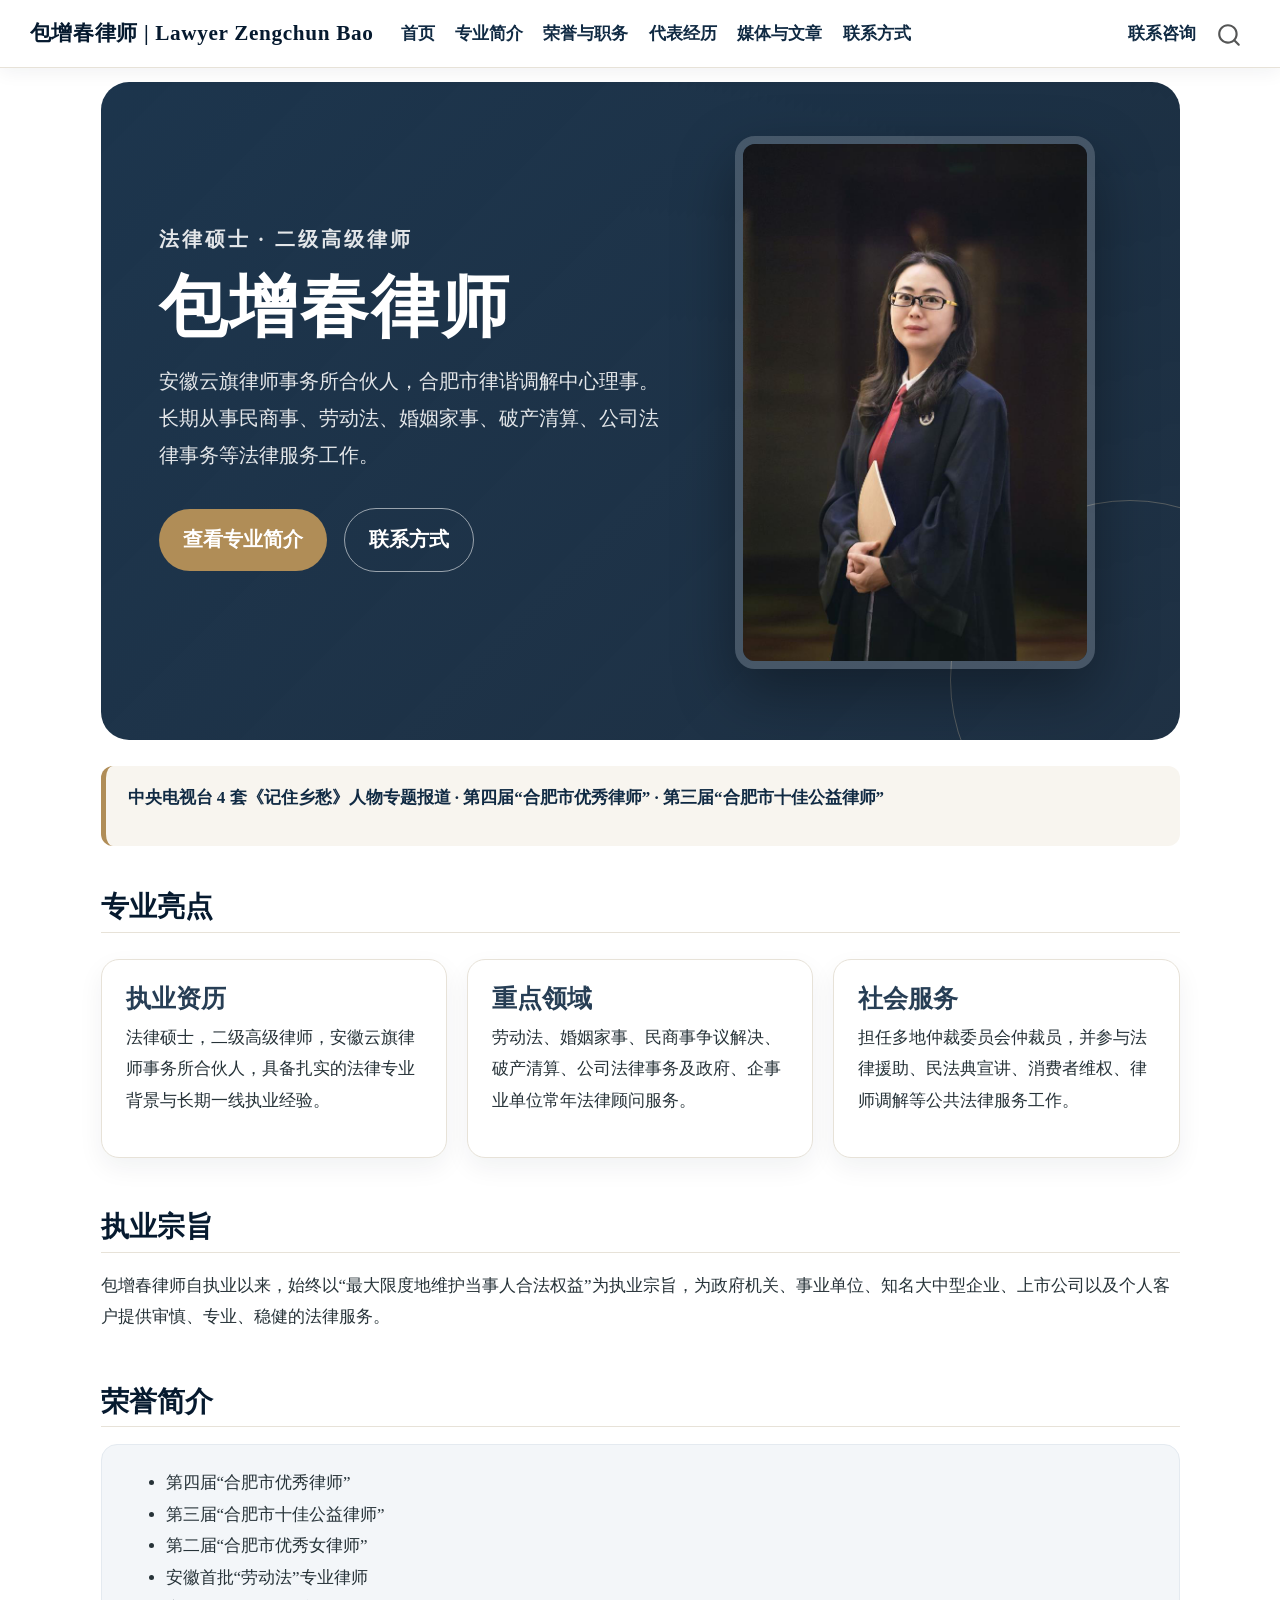
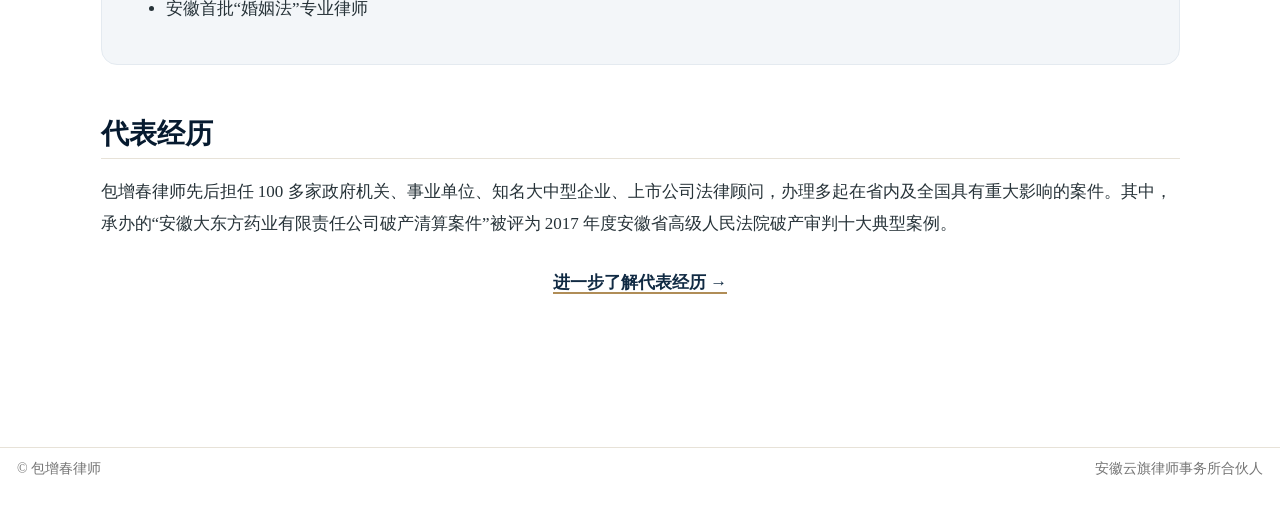
==== docs/index.html @ 79a7a50f "Fix website style configuration" ====
<!DOCTYPE html>
<html xmlns="http://www.w3.org/1999/xhtml" lang="en" xml:lang="en"><head>

<meta charset="utf-8">
<meta name="generator" content="quarto-1.9.37">

<meta name="viewport" content="width=device-width, initial-scale=1.0, user-scalable=yes">

<meta name="description" content="包增春律师个人专业介绍网站">

<title>包增春律师 – 包增春律师 | Lawyer Zengchun Bao</title>
<style>
/* Default styles provided by pandoc.
** See https://pandoc.org/MANUAL.html#variables-for-html for config info.
*/
code{white-space: pre-wrap;}
span.smallcaps{font-variant: small-caps;}
div.columns{display: flex; gap: min(4vw, 1.5em);}
div.column{flex: auto; overflow-x: auto;}
div.hanging-indent{margin-left: 1.5em; text-indent: -1.5em;}
ul.task-list{list-style: none;}
ul.task-list li input[type="checkbox"] {
  width: 0.8em;
  margin: 0 0.8em 0.2em -1em; /* quarto-specific, see https://github.com/quarto-dev/quarto-cli/issues/4556 */ 
  vertical-align: middle;
}
</style>


<script src="site_libs/quarto-nav/quarto-nav.js"></script>
<script src="site_libs/clipboard/clipboard.min.js"></script>
<script src="site_libs/quarto-search/autocomplete.umd.js"></script>
<script src="site_libs/quarto-search/fuse.min.js"></script>
<script src="site_libs/quarto-search/quarto-search.js"></script>
<meta name="quarto:offset" content="./">
<script src="site_libs/quarto-html/quarto.js" type="module"></script>
<script src="site_libs/quarto-html/tabsets/tabsets.js" type="module"></script>
<script src="site_libs/quarto-html/popper.min.js"></script>
<script src="site_libs/quarto-html/tippy.umd.min.js"></script>
<script src="site_libs/quarto-html/anchor.min.js"></script>
<link href="site_libs/quarto-html/tippy.css" rel="stylesheet">
<link href="site_libs/quarto-html/quarto-syntax-highlighting-7f8f88aac4f3542376d5c11b86a4c14d.css" rel="stylesheet" id="quarto-text-highlighting-styles">
<script src="site_libs/bootstrap/bootstrap.min.js"></script>
<link href="site_libs/bootstrap/bootstrap-icons.css" rel="stylesheet">
<link href="site_libs/bootstrap/bootstrap-158031087360bce0ff56dc785ce39e06.min.css" rel="stylesheet" append-hash="true" id="quarto-bootstrap" data-mode="light">
<script id="quarto-search-options" type="application/json">{
  "location": "navbar",
  "copy-button": false,
  "collapse-after": 3,
  "panel-placement": "end",
  "type": "overlay",
  "limit": 50,
  "keyboard-shortcut": [
    "f",
    "/",
    "s"
  ],
  "show-item-context": false,
  "language": {
    "search-no-results-text": "No results",
    "search-matching-documents-text": "matching documents",
    "search-copy-link-title": "Copy link to search",
    "search-hide-matches-text": "Hide additional matches",
    "search-more-match-text": "more match in this document",
    "search-more-matches-text": "more matches in this document",
    "search-clear-button-title": "Clear",
    "search-text-placeholder": "",
    "search-detached-cancel-button-title": "Cancel",
    "search-submit-button-title": "Submit",
    "search-label": "Search"
  }
}</script>
<style>html{ scroll-behavior: smooth; }</style>


<link rel="stylesheet" href="styles.css">
</head>

<body class="nav-fixed quarto-light">

<div id="quarto-search-results"></div>
  <header id="quarto-header" class="headroom fixed-top">
    <nav class="navbar navbar-expand-lg " data-bs-theme="dark">
      <div class="navbar-container container-fluid">
      <div class="navbar-brand-container mx-auto">
    <a class="navbar-brand" href="./index.html">
    <span class="navbar-title">包增春律师 | Lawyer Zengchun Bao</span>
    </a>
  </div>
            <div id="quarto-search" class="" title="Search"></div>
          <button class="navbar-toggler" type="button" data-bs-toggle="collapse" data-bs-target="#navbarCollapse" aria-controls="navbarCollapse" role="menu" aria-expanded="false" aria-label="Toggle navigation" onclick="if (window.quartoToggleHeadroom) { window.quartoToggleHeadroom(); }">
  <span class="navbar-toggler-icon"></span>
</button>
          <div class="collapse navbar-collapse" id="navbarCollapse">
            <ul class="navbar-nav navbar-nav-scroll me-auto">
  <li class="nav-item">
    <a class="nav-link active" href="./index.html" aria-current="page"> 
<span class="menu-text">首页</span></a>
  </li>  
  <li class="nav-item">
    <a class="nav-link" href="./profile.html"> 
<span class="menu-text">专业简介</span></a>
  </li>  
  <li class="nav-item">
    <a class="nav-link" href="./honors.html"> 
<span class="menu-text">荣誉与职务</span></a>
  </li>  
  <li class="nav-item">
    <a class="nav-link" href="./experience.html"> 
<span class="menu-text">代表经历</span></a>
  </li>  
  <li class="nav-item">
    <a class="nav-link" href="./publications.html"> 
<span class="menu-text">媒体与文章</span></a>
  </li>  
  <li class="nav-item">
    <a class="nav-link" href="./contact.html"> 
<span class="menu-text">联系方式</span></a>
  </li>  
</ul>
            <ul class="navbar-nav navbar-nav-scroll ms-auto">
  <li class="nav-item">
    <a class="nav-link" href="./contact.html"> 
<span class="menu-text">联系咨询</span></a>
  </li>  
</ul>
          </div> <!-- /navcollapse -->
            <div class="quarto-navbar-tools">
</div>
      </div> <!-- /container-fluid -->
    </nav>
</header>
<!-- content -->
<div id="quarto-content" class="quarto-container page-columns page-rows-contents page-layout-full page-navbar">
<!-- sidebar -->
<!-- margin-sidebar -->
    
<!-- main -->
<main class="content column-page" id="quarto-document-content">

<header id="title-block-header" class="quarto-title-block default">
<div class="quarto-title">
<h1 class="title">包增春律师</h1>
</div>

<div>
  <div class="description">
    包增春律师个人专业介绍网站
  </div>
</div>


<div class="quarto-title-meta column-page">

    
  
    
  </div>
  


</header>


<div class="hero-section">
<div class="hero-text">
<p class="eyebrow">
法律硕士 · 二级高级律师
</p>
<section id="包增春律师" class="level1">
<h1>包增春律师</h1>
<p>安徽云旗律师事务所合伙人，合肥市律谐调解中心理事。长期从事民商事、劳动法、婚姻家事、破产清算、公司法律事务等法律服务工作。</p>
<div class="hero-actions">
<p><a class="btn-primary" href="profile.html">查看专业简介</a> <a class="btn-secondary" href="contact.html">联系方式</a></p>
</div>
</section>
</div>
<div class="hero-image">
<p><img src="img/portrait.jpg" class="img-fluid" alt="包增春律师职业照"></p>
</div>
</div>
<div class="notice-bar">
<p>中央电视台 4 套《记住乡愁》人物专题报道 · 第四届“合肥市优秀律师” · 第三届“合肥市十佳公益律师”</p>
</div>
<section id="专业亮点" class="level2">
<h2 class="anchored" data-anchor-id="专业亮点">专业亮点</h2>
<div class="feature-grid">
<section id="执业资历" class="level3 feature-card">
<h3 class="anchored" data-anchor-id="执业资历">执业资历</h3>
<p>法律硕士，二级高级律师，安徽云旗律师事务所合伙人，具备扎实的法律专业背景与长期一线执业经验。</p>
</section>
<section id="重点领域" class="level3 feature-card">
<h3 class="anchored" data-anchor-id="重点领域">重点领域</h3>
<p>劳动法、婚姻家事、民商事争议解决、破产清算、公司法律事务及政府、企事业单位常年法律顾问服务。</p>
</section>
<section id="社会服务" class="level3 feature-card">
<h3 class="anchored" data-anchor-id="社会服务">社会服务</h3>
<p>担任多地仲裁委员会仲裁员，并参与法律援助、民法典宣讲、消费者维权、律师调解等公共法律服务工作。</p>
</section>
</div>
</section>
<section id="执业宗旨" class="level2">
<h2 class="anchored" data-anchor-id="执业宗旨">执业宗旨</h2>
<p>包增春律师自执业以来，始终以“最大限度地维护当事人合法权益”为执业宗旨，为政府机关、事业单位、知名大中型企业、上市公司以及个人客户提供审慎、专业、稳健的法律服务。</p>
</section>
<section id="荣誉简介" class="level2">
<h2 class="anchored" data-anchor-id="荣誉简介">荣誉简介</h2>
<div class="honor-list">
<ul>
<li>第四届“合肥市优秀律师”</li>
<li>第三届“合肥市十佳公益律师”</li>
<li>第二届“合肥市优秀女律师”</li>
<li>安徽首批“劳动法”专业律师</li>
<li>安徽首批“婚姻法”专业律师</li>
</ul>
</div>
</section>
<section id="代表经历" class="level2">
<h2 class="anchored" data-anchor-id="代表经历">代表经历</h2>
<p>包增春律师先后担任 100 多家政府机关、事业单位、知名大中型企业、上市公司法律顾问，办理多起在省内及全国具有重大影响的案件。其中，承办的“安徽大东方药业有限责任公司破产清算案件”被评为 2017 年度安徽省高级人民法院破产审判十大典型案例。</p>
<div class="center-link">
<p><a class="text-link" href="experience.html">进一步了解代表经历 →</a></p>
</div>


</section>

</main> <!-- /main -->
<script id="quarto-html-after-body" type="application/javascript">
  window.document.addEventListener("DOMContentLoaded", function (event) {
    const icon = "";
    const anchorJS = new window.AnchorJS();
    anchorJS.options = {
      placement: 'right',
      icon: icon
    };
    anchorJS.add('.anchored');
    const isCodeAnnotation = (el) => {
      for (const clz of el.classList) {
        if (clz.startsWith('code-annotation-')) {                     
          return true;
        }
      }
      return false;
    }
    const onCopySuccess = function(e) {
      // button target
      const button = e.trigger;
      // don't keep focus
      button.blur();
      // flash "checked"
      button.classList.add('code-copy-button-checked');
      var currentTitle = button.getAttribute("title");
      button.setAttribute("title", "Copied!");
      let tooltip;
      if (window.bootstrap) {
        button.setAttribute("data-bs-toggle", "tooltip");
        button.setAttribute("data-bs-placement", "left");
        button.setAttribute("data-bs-title", "Copied!");
        tooltip = new bootstrap.Tooltip(button, 
          { trigger: "manual", 
            customClass: "code-copy-button-tooltip",
            offset: [0, -8]});
        tooltip.show();    
      }
      setTimeout(function() {
        if (tooltip) {
          tooltip.hide();
          button.removeAttribute("data-bs-title");
          button.removeAttribute("data-bs-toggle");
          button.removeAttribute("data-bs-placement");
        }
        button.setAttribute("title", currentTitle);
        button.classList.remove('code-copy-button-checked');
      }, 1000);
      // clear code selection
      e.clearSelection();
    }
    const getTextToCopy = function(trigger) {
      const outerScaffold = trigger.parentElement.cloneNode(true);
      const codeEl = outerScaffold.querySelector('code');
      for (const childEl of codeEl.children) {
        if (isCodeAnnotation(childEl)) {
          childEl.remove();
        }
      }
      return codeEl.innerText;
    }
    const clipboard = new window.ClipboardJS('.code-copy-button:not([data-in-quarto-modal])', {
      text: getTextToCopy
    });
    clipboard.on('success', onCopySuccess);
    if (window.document.getElementById('quarto-embedded-source-code-modal')) {
      const clipboardModal = new window.ClipboardJS('.code-copy-button[data-in-quarto-modal]', {
        text: getTextToCopy,
        container: window.document.getElementById('quarto-embedded-source-code-modal')
      });
      clipboardModal.on('success', onCopySuccess);
    }
      var localhostRegex = new RegExp(/^(?:http|https):\/\/localhost\:?[0-9]*\//);
      var mailtoRegex = new RegExp(/^mailto:/);
        var filterRegex = new RegExp("https:\/\/LawyerZengchunBao\.github\.io");
      var isInternal = (href) => {
          return filterRegex.test(href) || localhostRegex.test(href) || mailtoRegex.test(href);
      }
      // Inspect non-navigation links and adorn them if external
     var links = window.document.querySelectorAll('a[href]:not(.nav-link):not(.navbar-brand):not(.toc-action):not(.sidebar-link):not(.sidebar-item-toggle):not(.pagination-link):not(.no-external):not([aria-hidden]):not(.dropdown-item):not(.quarto-navigation-tool):not(.about-link)');
      for (var i=0; i<links.length; i++) {
        const link = links[i];
        if (!isInternal(link.href)) {
          // undo the damage that might have been done by quarto-nav.js in the case of
          // links that we want to consider external
          if (link.dataset.originalHref !== undefined) {
            link.href = link.dataset.originalHref;
          }
        }
      }
    function tippyHover(el, contentFn, onTriggerFn, onUntriggerFn) {
      const config = {
        allowHTML: true,
        maxWidth: 500,
        delay: 100,
        arrow: false,
        appendTo: function(el) {
            return el.parentElement;
        },
        interactive: true,
        interactiveBorder: 10,
        theme: 'quarto',
        placement: 'bottom-start',
      };
      if (contentFn) {
        config.content = contentFn;
      }
      if (onTriggerFn) {
        config.onTrigger = onTriggerFn;
      }
      if (onUntriggerFn) {
        config.onUntrigger = onUntriggerFn;
      }
      window.tippy(el, config); 
    }
    const noterefs = window.document.querySelectorAll('a[role="doc-noteref"]');
    for (var i=0; i<noterefs.length; i++) {
      const ref = noterefs[i];
      tippyHover(ref, function() {
        // use id or data attribute instead here
        let href = ref.getAttribute('data-footnote-href') || ref.getAttribute('href');
        try { href = new URL(href).hash; } catch {}
        const id = href.replace(/^#\/?/, "");
        const note = window.document.getElementById(id);
        if (note) {
          return note.innerHTML;
        } else {
          return "";
        }
      });
    }
    const xrefs = window.document.querySelectorAll('a.quarto-xref');
    const processXRef = (id, note) => {
      // Strip column container classes
      const stripColumnClz = (el) => {
        el.classList.remove("page-full", "page-columns");
        if (el.children) {
          for (const child of el.children) {
            stripColumnClz(child);
          }
        }
      }
      stripColumnClz(note)
      if (id === null || id.startsWith('sec-')) {
        // Special case sections, only their first couple elements
        const container = document.createElement("div");
        if (note.children && note.children.length > 2) {
          container.appendChild(note.children[0].cloneNode(true));
          for (let i = 1; i < note.children.length; i++) {
            const child = note.children[i];
            if (child.tagName === "P" && child.innerText === "") {
              continue;
            } else {
              container.appendChild(child.cloneNode(true));
              break;
            }
          }
          if (window.Quarto?.typesetMath) {
            window.Quarto.typesetMath(container);
          }
          return container.innerHTML
        } else {
          if (window.Quarto?.typesetMath) {
            window.Quarto.typesetMath(note);
          }
          return note.innerHTML;
        }
      } else {
        // Remove any anchor links if they are present
        const anchorLink = note.querySelector('a.anchorjs-link');
        if (anchorLink) {
          anchorLink.remove();
        }
        if (window.Quarto?.typesetMath) {
          window.Quarto.typesetMath(note);
        }
        if (note.classList.contains("callout")) {
          return note.outerHTML;
        } else {
          return note.innerHTML;
        }
      }
    }
    for (var i=0; i<xrefs.length; i++) {
      const xref = xrefs[i];
      tippyHover(xref, undefined, function(instance) {
        instance.disable();
        let url = xref.getAttribute('href');
        let hash = undefined; 
        if (url.startsWith('#')) {
          hash = url;
        } else {
          try { hash = new URL(url).hash; } catch {}
        }
        if (hash) {
          const id = hash.replace(/^#\/?/, "");
          const note = window.document.getElementById(id);
          if (note !== null) {
            try {
              const html = processXRef(id, note.cloneNode(true));
              instance.setContent(html);
            } finally {
              instance.enable();
              instance.show();
            }
          } else {
            // See if we can fetch this
            fetch(url.split('#')[0])
            .then(res => res.text())
            .then(html => {
              const parser = new DOMParser();
              const htmlDoc = parser.parseFromString(html, "text/html");
              const note = htmlDoc.getElementById(id);
              if (note !== null) {
                const html = processXRef(id, note);
                instance.setContent(html);
              } 
            }).finally(() => {
              instance.enable();
              instance.show();
            });
          }
        } else {
          // See if we can fetch a full url (with no hash to target)
          // This is a special case and we should probably do some content thinning / targeting
          fetch(url)
          .then(res => res.text())
          .then(html => {
            const parser = new DOMParser();
            const htmlDoc = parser.parseFromString(html, "text/html");
            const note = htmlDoc.querySelector('main.content');
            if (note !== null) {
              // This should only happen for chapter cross references
              // (since there is no id in the URL)
              // remove the first header
              if (note.children.length > 0 && note.children[0].tagName === "HEADER") {
                note.children[0].remove();
              }
              const html = processXRef(null, note);
              instance.setContent(html);
            } 
          }).finally(() => {
            instance.enable();
            instance.show();
          });
        }
      }, function(instance) {
      });
    }
        let selectedAnnoteEl;
        const selectorForAnnotation = ( cell, annotation) => {
          let cellAttr = 'data-code-cell="' + cell + '"';
          let lineAttr = 'data-code-annotation="' +  annotation + '"';
          const selector = 'span[' + cellAttr + '][' + lineAttr + ']';
          return selector;
        }
        const selectCodeLines = (annoteEl) => {
          const doc = window.document;
          const targetCell = annoteEl.getAttribute("data-target-cell");
          const targetAnnotation = annoteEl.getAttribute("data-target-annotation");
          const annoteSpan = window.document.querySelector(selectorForAnnotation(targetCell, targetAnnotation));
          const lines = annoteSpan.getAttribute("data-code-lines").split(",");
          const lineIds = lines.map((line) => {
            return targetCell + "-" + line;
          })
          let top = null;
          let height = null;
          let parent = null;
          if (lineIds.length > 0) {
              //compute the position of the single el (top and bottom and make a div)
              const el = window.document.getElementById(lineIds[0]);
              top = el.offsetTop;
              height = el.offsetHeight;
              parent = el.parentElement.parentElement;
            if (lineIds.length > 1) {
              const lastEl = window.document.getElementById(lineIds[lineIds.length - 1]);
              const bottom = lastEl.offsetTop + lastEl.offsetHeight;
              height = bottom - top;
            }
            if (top !== null && height !== null && parent !== null) {
              // cook up a div (if necessary) and position it 
              let div = window.document.getElementById("code-annotation-line-highlight");
              if (div === null) {
                div = window.document.createElement("div");
                div.setAttribute("id", "code-annotation-line-highlight");
                div.style.position = 'absolute';
                parent.appendChild(div);
              }
              div.style.top = top - 2 + "px";
              div.style.height = height + 4 + "px";
              div.style.left = 0;
              let gutterDiv = window.document.getElementById("code-annotation-line-highlight-gutter");
              if (gutterDiv === null) {
                gutterDiv = window.document.createElement("div");
                gutterDiv.setAttribute("id", "code-annotation-line-highlight-gutter");
                gutterDiv.style.position = 'absolute';
                const codeCell = window.document.getElementById(targetCell);
                const gutter = codeCell.querySelector('.code-annotation-gutter');
                gutter.appendChild(gutterDiv);
              }
              gutterDiv.style.top = top - 2 + "px";
              gutterDiv.style.height = height + 4 + "px";
            }
            selectedAnnoteEl = annoteEl;
          }
        };
        const unselectCodeLines = () => {
          const elementsIds = ["code-annotation-line-highlight", "code-annotation-line-highlight-gutter"];
          elementsIds.forEach((elId) => {
            const div = window.document.getElementById(elId);
            if (div) {
              div.remove();
            }
          });
          selectedAnnoteEl = undefined;
        };
          // Handle positioning of the toggle
      window.addEventListener(
        "resize",
        throttle(() => {
          elRect = undefined;
          if (selectedAnnoteEl) {
            selectCodeLines(selectedAnnoteEl);
          }
        }, 10)
      );
      function throttle(fn, ms) {
      let throttle = false;
      let timer;
        return (...args) => {
          if(!throttle) { // first call gets through
              fn.apply(this, args);
              throttle = true;
          } else { // all the others get throttled
              if(timer) clearTimeout(timer); // cancel #2
              timer = setTimeout(() => {
                fn.apply(this, args);
                timer = throttle = false;
              }, ms);
          }
        };
      }
        // Attach click handler to the DT
        const annoteDls = window.document.querySelectorAll('dt[data-target-cell]');
        for (const annoteDlNode of annoteDls) {
          annoteDlNode.addEventListener('click', (event) => {
            const clickedEl = event.target;
            if (clickedEl !== selectedAnnoteEl) {
              unselectCodeLines();
              const activeEl = window.document.querySelector('dt[data-target-cell].code-annotation-active');
              if (activeEl) {
                activeEl.classList.remove('code-annotation-active');
              }
              selectCodeLines(clickedEl);
              clickedEl.classList.add('code-annotation-active');
            } else {
              // Unselect the line
              unselectCodeLines();
              clickedEl.classList.remove('code-annotation-active');
            }
          });
        }
    const findCites = (el) => {
      const parentEl = el.parentElement;
      if (parentEl) {
        const cites = parentEl.dataset.cites;
        if (cites) {
          return {
            el,
            cites: cites.split(' ')
          };
        } else {
          return findCites(el.parentElement)
        }
      } else {
        return undefined;
      }
    };
    var bibliorefs = window.document.querySelectorAll('a[role="doc-biblioref"]');
    for (var i=0; i<bibliorefs.length; i++) {
      const ref = bibliorefs[i];
      const citeInfo = findCites(ref);
      if (citeInfo) {
        tippyHover(citeInfo.el, function() {
          var popup = window.document.createElement('div');
          citeInfo.cites.forEach(function(cite) {
            var citeDiv = window.document.createElement('div');
            citeDiv.classList.add('hanging-indent');
            citeDiv.classList.add('csl-entry');
            var biblioDiv = window.document.getElementById('ref-' + cite);
            if (biblioDiv) {
              citeDiv.innerHTML = biblioDiv.innerHTML;
            }
            popup.appendChild(citeDiv);
          });
          return popup.innerHTML;
        });
      }
    }
  });
  </script>
</div> <!-- /content -->
<footer class="footer">
  <div class="nav-footer">
    <div class="nav-footer-left">
<p>© 包增春律师</p>
</div>   
    <div class="nav-footer-center">
      &nbsp;
    </div>
    <div class="nav-footer-right">
<p>安徽云旗律师事务所合伙人</p>
</div>
  </div>
</footer>




<script src="site_libs/quarto-html/zenscroll-min.js"></script>
</body></html>
---- docs/site_libs/quarto-html/tippy.css ----
.tippy-box[data-animation=fade][data-state=hidden]{opacity:0}[data-tippy-root]{max-width:calc(100vw - 10px)}.tippy-box{position:relative;background-color:#333;color:#fff;border-radius:4px;font-size:14px;line-height:1.4;white-space:normal;outline:0;transition-property:transform,visibility,opacity}.tippy-box[data-placement^=top]>.tippy-arrow{bottom:0}.tippy-box[data-placement^=top]>.tippy-arrow:before{bottom:-7px;left:0;border-width:8px 8px 0;border-top-color:initial;transform-origin:center top}.tippy-box[data-placement^=bottom]>.tippy-arrow{top:0}.tippy-box[data-placement^=bottom]>.tippy-arrow:before{top:-7px;left:0;border-width:0 8px 8px;border-bottom-color:initial;transform-origin:center bottom}.tippy-box[data-placement^=left]>.tippy-arrow{right:0}.tippy-box[data-placement^=left]>.tippy-arrow:before{border-width:8px 0 8px 8px;border-left-color:initial;right:-7px;transform-origin:center left}.tippy-box[data-placement^=right]>.tippy-arrow{left:0}.tippy-box[data-placement^=right]>.tippy-arrow:before{left:-7px;border-width:8px 8px 8px 0;border-right-color:initial;transform-origin:center right}.tippy-box[data-inertia][data-state=visible]{transition-timing-function:cubic-bezier(.54,1.5,.38,1.11)}.tippy-arrow{width:16px;height:16px;color:#333}.tippy-arrow:before{content:"";position:absolute;border-color:transparent;border-style:solid}.tippy-content{position:relative;padding:5px 9px;z-index:1}
---- docs/site_libs/quarto-html/quarto-syntax-highlighting-7f8f88aac4f3542376d5c11b86a4c14d.css ----
/* quarto syntax highlight colors */
:root {
  --quarto-hl-ot-color: #003B4F;
  --quarto-hl-at-color: #657422;
  --quarto-hl-ss-color: #20794D;
  --quarto-hl-an-color: #5E5E5E;
  --quarto-hl-fu-color: #4758AB;
  --quarto-hl-st-color: #20794D;
  --quarto-hl-cf-color: #003B4F;
  --quarto-hl-op-color: #5E5E5E;
  --quarto-hl-er-color: #AD0000;
  --quarto-hl-bn-color: #AD0000;
  --quarto-hl-al-color: #AD0000;
  --quarto-hl-va-color: #111111;
  --quarto-hl-bu-color: inherit;
  --quarto-hl-ex-color: inherit;
  --quarto-hl-pp-color: #AD0000;
  --quarto-hl-in-color: #5E5E5E;
  --quarto-hl-vs-color: #20794D;
  --quarto-hl-wa-color: #5E5E5E;
  --quarto-hl-do-color: #5E5E5E;
  --quarto-hl-im-color: #00769E;
  --quarto-hl-ch-color: #20794D;
  --quarto-hl-dt-color: #AD0000;
  --quarto-hl-fl-color: #AD0000;
  --quarto-hl-co-color: #5E5E5E;
  --quarto-hl-cv-color: #5E5E5E;
  --quarto-hl-cn-color: #8f5902;
  --quarto-hl-sc-color: #5E5E5E;
  --quarto-hl-dv-color: #AD0000;
  --quarto-hl-kw-color: #003B4F;
}

/* other quarto variables */
:root {
  --quarto-font-monospace: SFMono-Regular, Menlo, Monaco, Consolas, "Liberation Mono", "Courier New", monospace;
}

/* syntax highlight based on Pandoc's rules */
pre > code.sourceCode > span {
  color: #003B4F;
}

code.sourceCode > span {
  color: #003B4F;
}

div.sourceCode,
div.sourceCode pre.sourceCode {
  color: #003B4F;
}

/* Normal */
code span {
  color: #003B4F;
}

/* Alert */
code span.al {
  color: #AD0000;
  font-style: inherit;
}

/* Annotation */
code span.an {
  color: #5E5E5E;
  font-style: inherit;
}

/* Attribute */
code span.at {
  color: #657422;
  font-style: inherit;
}

/* BaseN */
code span.bn {
  color: #AD0000;
  font-style: inherit;
}

/* BuiltIn */
code span.bu {
  font-style: inherit;
}

/* ControlFlow */
code span.cf {
  color: #003B4F;
  font-weight: bold;
  font-style: inherit;
}

/* Char */
code span.ch {
  color: #20794D;
  font-style: inherit;
}

/* Constant */
code span.cn {
  color: #8f5902;
  font-style: inherit;
}

/* Comment */
code span.co {
  color: #5E5E5E;
  font-style: inherit;
}

/* CommentVar */
code span.cv {
  color: #5E5E5E;
  font-style: italic;
}

/* Documentation */
code span.do {
  color: #5E5E5E;
  font-style: italic;
}

/* DataType */
code span.dt {
  color: #AD0000;
  font-style: inherit;
}

/* DecVal */
code span.dv {
  color: #AD0000;
  font-style: inherit;
}

/* Error */
code span.er {
  color: #AD0000;
  font-style: inherit;
}

/* Extension */
code span.ex {
  font-style: inherit;
}

/* Float */
code span.fl {
  color: #AD0000;
  font-style: inherit;
}

/* Function */
code span.fu {
  color: #4758AB;
  font-style: inherit;
}

/* Import */
code span.im {
  color: #00769E;
  font-style: inherit;
}

/* Information */
code span.in {
  color: #5E5E5E;
  font-style: inherit;
}

/* Keyword */
code span.kw {
  color: #003B4F;
  font-weight: bold;
  font-style: inherit;
}

/* Operator */
code span.op {
  color: #5E5E5E;
  font-style: inherit;
}

/* Other */
code span.ot {
  color: #003B4F;
  font-style: inherit;
}

/* Preprocessor */
code span.pp {
  color: #AD0000;
  font-style: inherit;
}

/* SpecialChar */
code span.sc {
  color: #5E5E5E;
  font-style: inherit;
}

/* SpecialString */
code span.ss {
  color: #20794D;
  font-style: inherit;
}

/* String */
code span.st {
  color: #20794D;
  font-style: inherit;
}

/* Variable */
code span.va {
  color: #111111;
  font-style: inherit;
}

/* VerbatimString */
code span.vs {
  color: #20794D;
  font-style: inherit;
}

/* Warning */
code span.wa {
  color: #5E5E5E;
  font-style: italic;
}

.prevent-inlining {
  content: "</";
}

/*# sourceMappingURL=789ad8cd35626ba772517505b42a116e.css.map */
---- docs/styles.css ----
/* Lawyer Zengchun Bao website style */

:root {
  --navy: #102a43;
  --deep-navy: #061a2f;
  --gold: #b08d57;
  --muted-gold: #d7c4a3;
  --cream: #f8f5ef;
  --soft-blue: #f3f6f9;
  --text: #263238;
  --muted: #667085;
  --line: #e7e2d8;
}

body {
  font-family: "Noto Serif SC", "Songti SC", "Microsoft YaHei", "PingFang SC", serif;
  color: var(--text);
  background: #ffffff;
  line-height: 1.85;
  font-size: 17px;
}

.navbar {
  background: rgba(255, 255, 255, 0.96) !important;
  border-bottom: 1px solid var(--line);
  box-shadow: 0 4px 18px rgba(6, 26, 47, 0.06);
}

.navbar-title {
  color: var(--deep-navy) !important;
  font-weight: 700;
  letter-spacing: 0.03em;
}

.nav-link {
  color: var(--navy) !important;
  font-weight: 600;
}

.nav-link:hover {
  color: var(--gold) !important;
}

.quarto-title-block {
  display: none;
}

main.content {
  max-width: 1160px;
  margin: 0 auto;
  padding: 28px 28px 60px;
}

.hero-section {
  display: grid;
  grid-template-columns: 1.1fr 0.9fr;
  gap: 44px;
  align-items: center;
  min-height: 620px;
  padding: 54px 58px;
  border-radius: 28px;
  background:
    linear-gradient(135deg, rgba(16,42,67,0.95), rgba(6,26,47,0.90)),
    radial-gradient(circle at top right, rgba(176,141,87,0.25), transparent 45%);
  color: #fff;
  overflow: hidden;
  position: relative;
}

.hero-section::after {
  content: "";
  position: absolute;
  width: 360px;
  height: 360px;
  border: 1px solid rgba(215,196,163,0.30);
  border-radius: 50%;
  right: -130px;
  bottom: -120px;
}

.hero-text {
  position: relative;
  z-index: 2;
}

.eyebrow {
  color: var(--muted-gold);
  font-weight: 700;
  letter-spacing: 0.15em;
  text-transform: uppercase;
  margin-bottom: 12px;
}

.hero-text h1 {
  font-size: 4rem;
  line-height: 1.1;
  margin: 0 0 18px;
  color: #fff;
  letter-spacing: 0.04em;
}

.hero-text p {
  font-size: 1.18rem;
  max-width: 680px;
  color: rgba(255,255,255,0.88);
}

.hero-image {
  position: relative;
  z-index: 2;
  text-align: center;
}

.hero-image img {
  width: 360px;
  max-width: 100%;
  border-radius: 20px;
  border: 8px solid rgba(255,255,255,0.18);
  box-shadow: 0 24px 60px rgba(0,0,0,0.35);
}

.hero-actions {
  margin-top: 34px;
}

.btn-primary,
.btn-secondary {
  display: inline-block;
  padding: 12px 24px;
  border-radius: 999px;
  text-decoration: none;
  font-weight: 700;
  margin-right: 12px;
  margin-bottom: 12px;
  transition: 0.2s ease;
}

.btn-primary {
  background: var(--gold);
  color: #fff;
}

.btn-primary:hover {
  background: #c39b61;
  color: #fff;
  transform: translateY(-1px);
}

.btn-secondary {
  border: 1px solid rgba(255,255,255,0.55);
  color: #fff;
}

.btn-secondary:hover {
  background: rgba(255,255,255,0.12);
  color: #fff;
}

.notice-bar {
  margin: 26px 0 44px;
  padding: 16px 22px;
  border-left: 5px solid var(--gold);
  background: var(--cream);
  color: var(--navy);
  border-radius: 12px;
  font-weight: 700;
}

h1, h2, h3 {
  color: var(--deep-navy);
  font-weight: 800;
}

h2 {
  margin-top: 52px;
  padding-bottom: 8px;
  border-bottom: 1px solid var(--line);
}

.page-heading {
  background: linear-gradient(135deg, var(--soft-blue), var(--cream));
  border-radius: 22px;
  padding: 46px 48px;
  margin-bottom: 42px;
  border: 1px solid var(--line);
}

.page-heading h1 {
  margin: 0;
  font-size: 2.6rem;
}

.page-heading p {
  color: var(--muted);
  margin: 12px 0 0;
  font-size: 1.08rem;
}

.feature-grid,
.service-grid {
  display: grid;
  grid-template-columns: repeat(3, minmax(0, 1fr));
  gap: 20px;
  margin: 26px 0;
}

.service-grid {
  grid-template-columns: repeat(2, minmax(0, 1fr));
}

.feature-card,
.service-card,
.case-highlight,
.contact-card {
  background: #fff;
  border: 1px solid var(--line);
  border-radius: 18px;
  padding: 24px;
  box-shadow: 0 10px 26px rgba(6,26,47,0.06);
}

.feature-card h3,
.service-card h3 {
  margin-top: 0;
  color: var(--navy);
}

.honor-list {
  background: var(--soft-blue);
  border-radius: 16px;
  padding: 22px 30px;
  border: 1px solid #e4eaf0;
}

.center-link {
  text-align: center;
  margin: 28px 0;
}

.text-link {
  color: var(--navy);
  font-weight: 700;
  text-decoration: none;
  border-bottom: 2px solid var(--gold);
}

.two-column,
.media-section {
  display: grid;
  grid-template-columns: 1.35fr 0.65fr;
  gap: 34px;
  align-items: start;
}

.column-side img,
.media-image img {
  width: 100%;
  border-radius: 18px;
  border: 1px solid var(--line);
  box-shadow: 0 16px 42px rgba(6,26,47,0.13);
}

.media-section {
  grid-template-columns: 0.9fr 1.1fr;
  align-items: center;
  background: var(--soft-blue);
  padding: 28px;
  border-radius: 22px;
  border: 1px solid var(--line);
}

.timeline {
  border-left: 3px solid var(--gold);
  margin-left: 8px;
  padding-left: 24px;
}

.timeline-item {
  background: #fff;
  border: 1px solid var(--line);
  border-radius: 14px;
  padding: 16px 20px;
  margin-bottom: 16px;
  box-shadow: 0 8px 20px rgba(6,26,47,0.05);
}

.list-columns {
  columns: 2;
  column-gap: 46px;
}

.list-columns li,
.publication-list li {
  break-inside: avoid;
  margin-bottom: 8px;
}

.case-highlight {
  background: linear-gradient(135deg, #ffffff, var(--cream));
  border-left: 5px solid var(--gold);
}

.contact-card {
  max-width: 820px;
  margin: 0 auto;
  background: linear-gradient(135deg, #ffffff, var(--soft-blue));
}

.contact-card table {
  width: 100%;
}

.contact-card td,
.contact-card th {
  padding: 12px 14px;
  border-bottom: 1px solid var(--line);
}

.contact-note {
  max-width: 820px;
  margin: 22px auto;
  padding: 16px 20px;
  color: var(--muted);
  border-left: 4px solid var(--gold);
  background: var(--cream);
  border-radius: 12px;
}

.footer {
  border-top: 1px solid var(--line);
}

@media (max-width: 900px) {
  main.content {
    padding: 18px 16px 44px;
  }

  .hero-section,
  .two-column,
  .media-section {
    grid-template-columns: 1fr;
  }

  .hero-section {
    padding: 36px 26px;
    min-height: auto;
  }

  .hero-text h1 {
    font-size: 2.8rem;
  }

  .feature-grid,
  .service-grid {
    grid-template-columns: 1fr;
  }

  .list-columns {
    columns: 1;
  }

  .page-heading {
    padding: 32px 24px;
  }
}
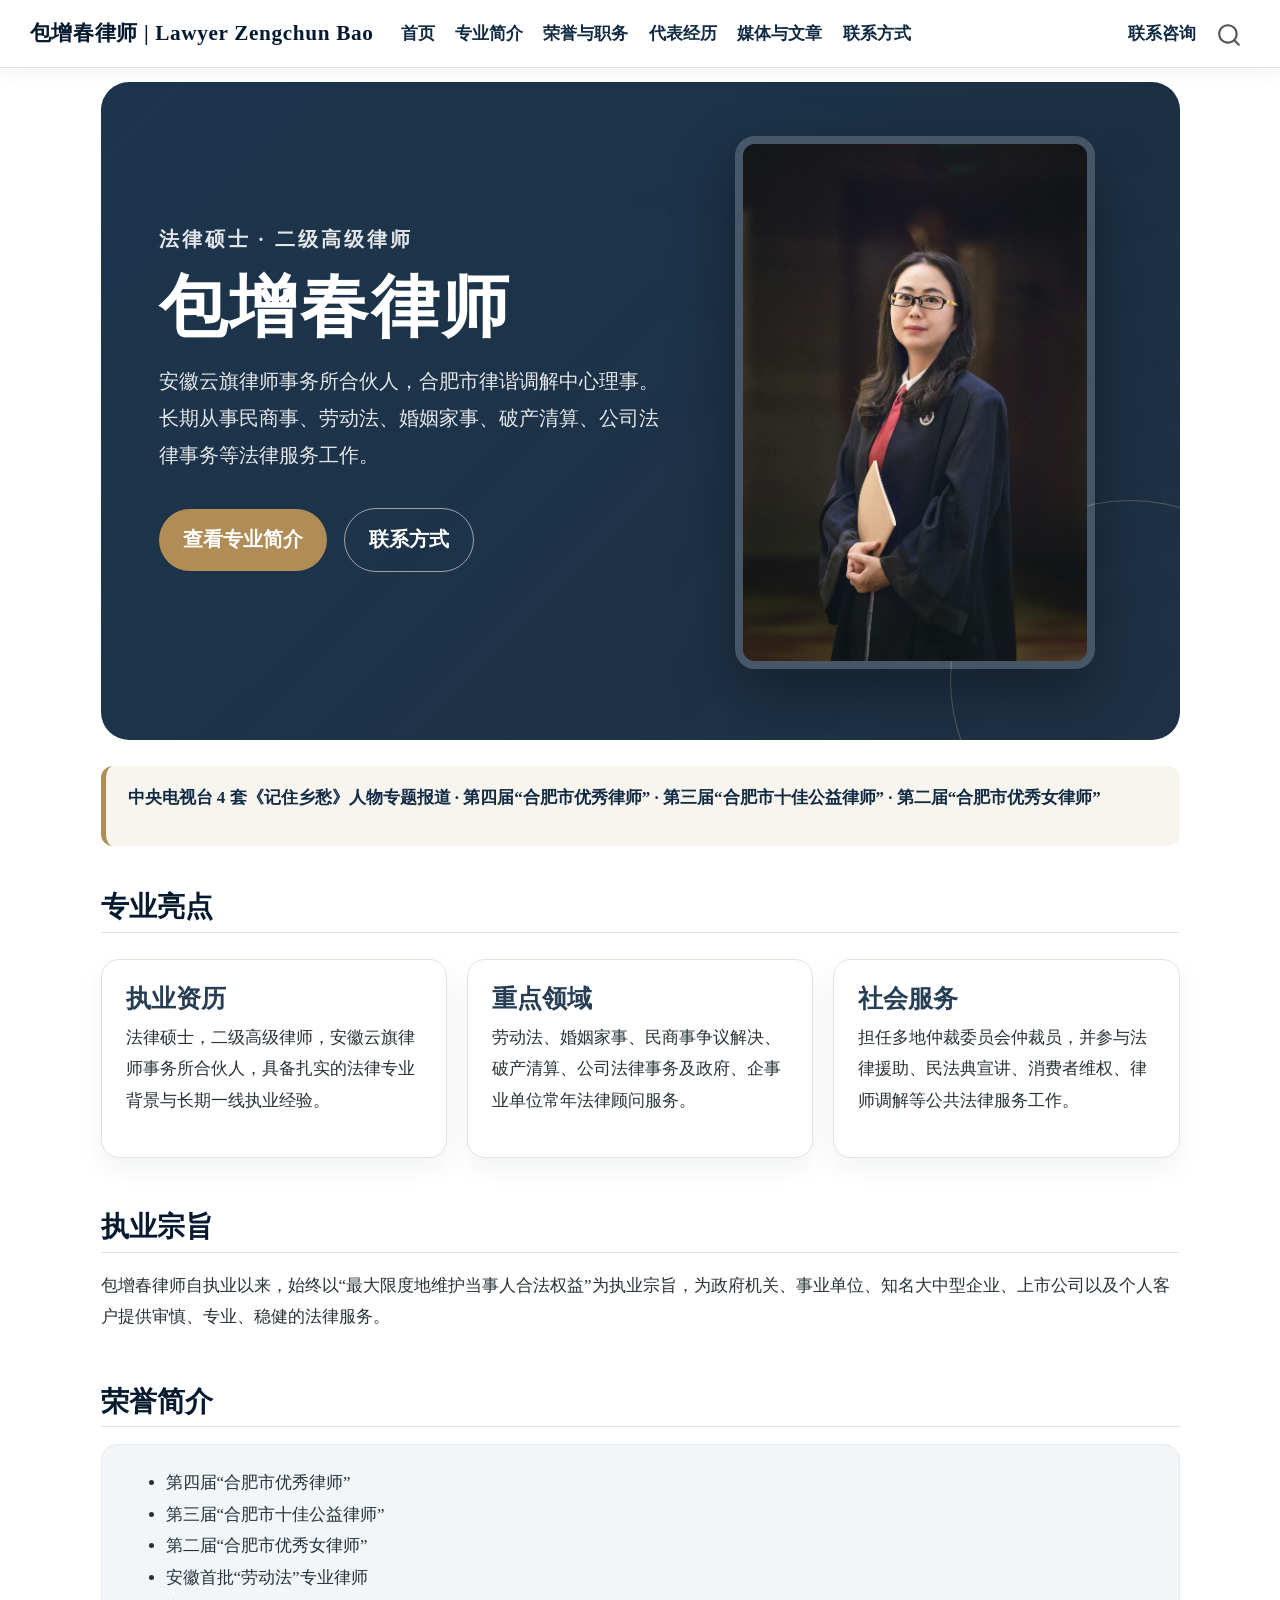
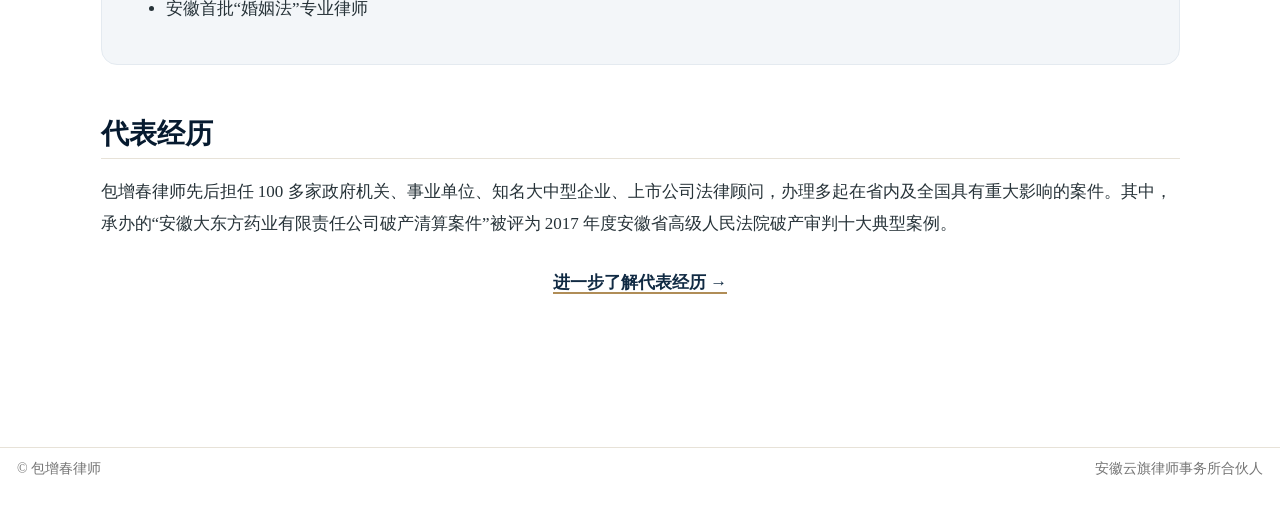
==== commit 4cd16454: "Build lawyer personal website" ====
--- a/docs/index.html
+++ b/docs/index.html
@@ -180,7 +180,7 @@
 </div>
 </div>
 <div class="notice-bar">
-<p>中央电视台 4 套《记住乡愁》人物专题报道 · 第四届“合肥市优秀律师” · 第三届“合肥市十佳公益律师”</p>
+<p>中央电视台 4 套《记住乡愁》人物专题报道 · 第四届“合肥市优秀律师” · 第三届“合肥市十佳公益律师” · 第二届“合肥市优秀女律师”</p>
 </div>
 <section id="专业亮点" class="level2">
 <h2 class="anchored" data-anchor-id="专业亮点">专业亮点</h2>
